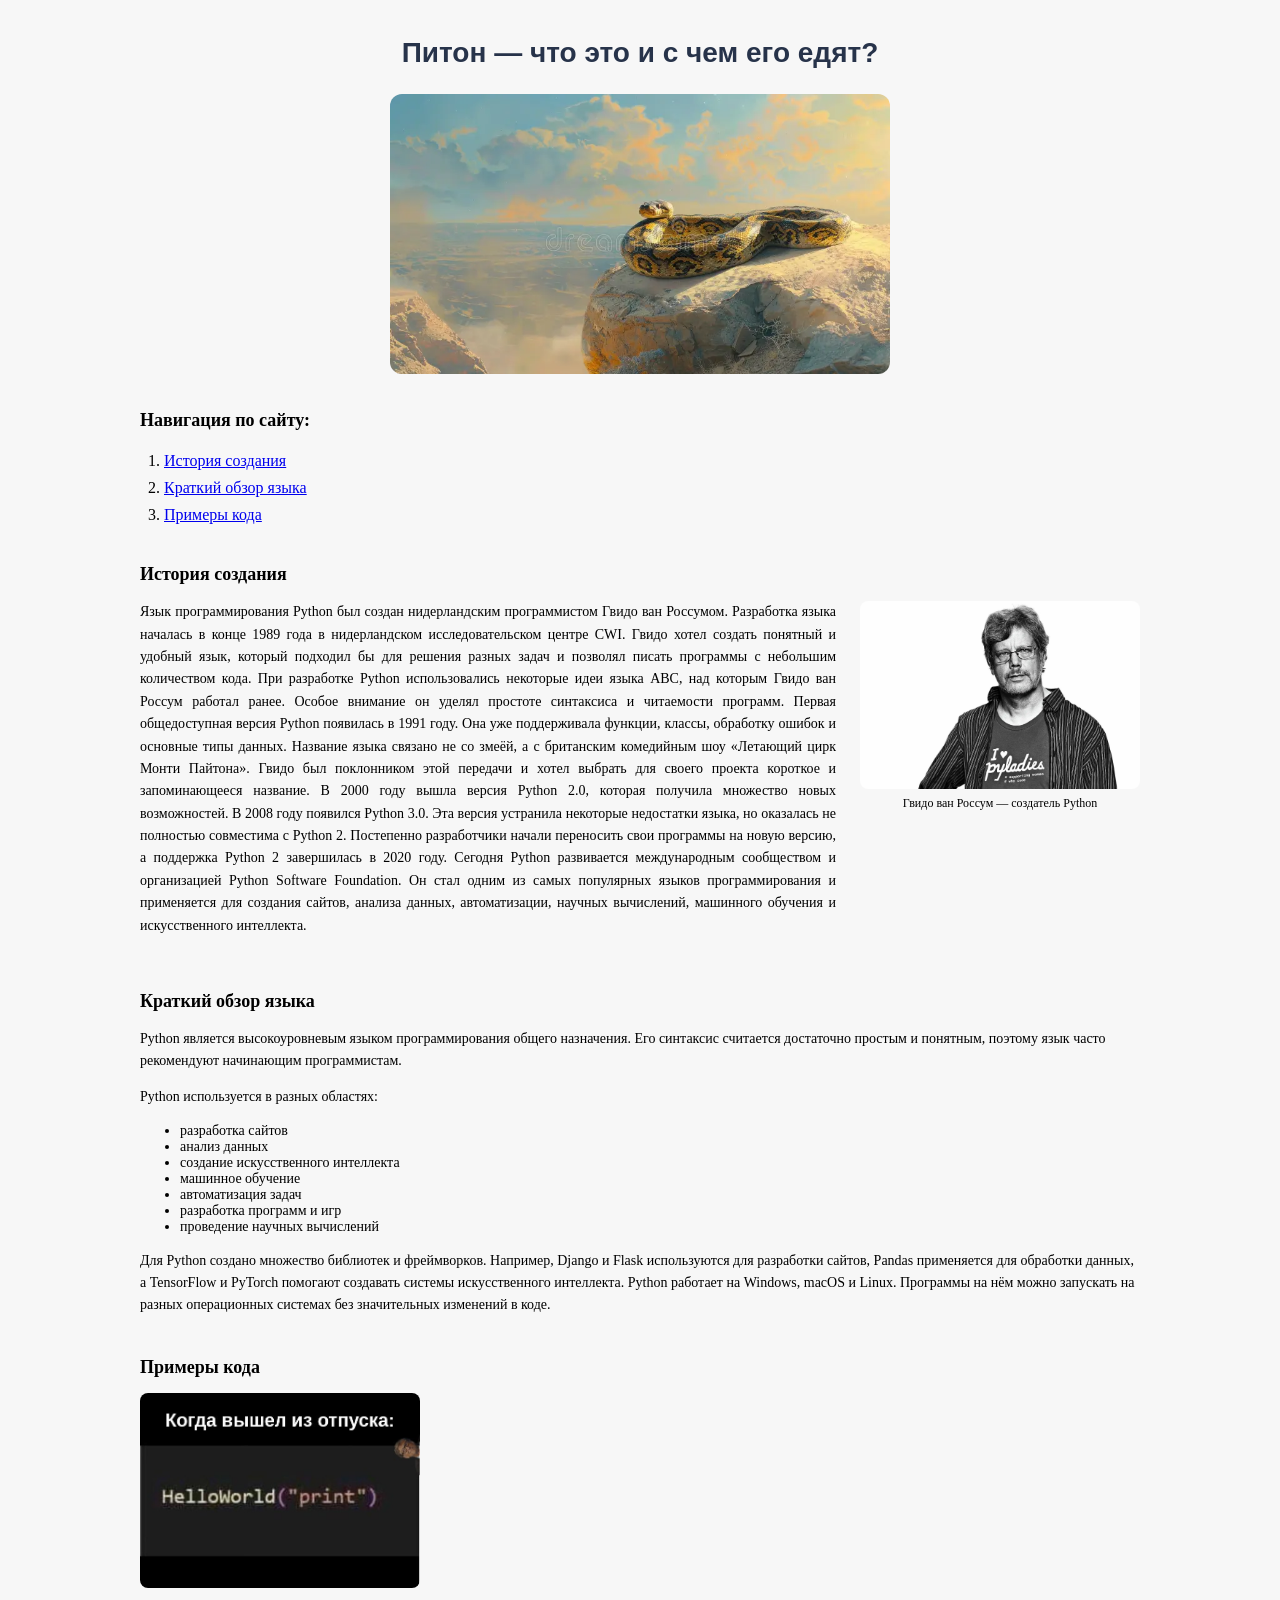
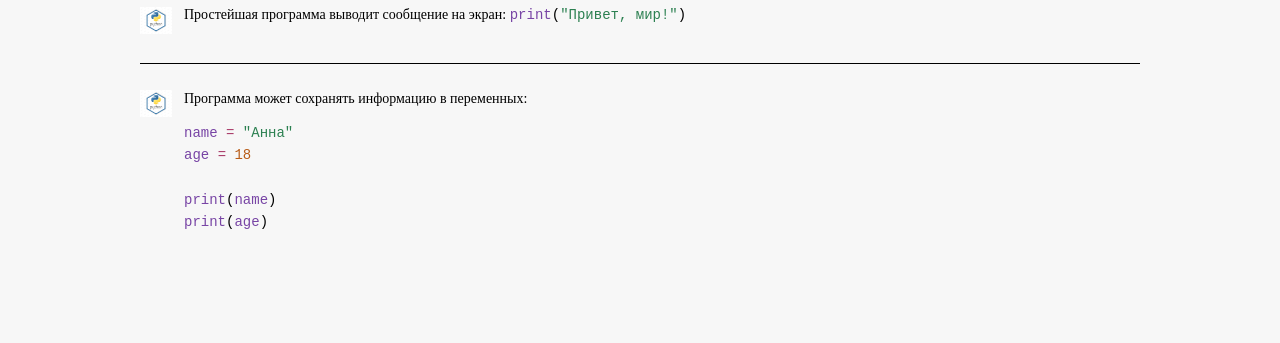
==== labss/laba 1/index.html @ d1c2ee52 "промежуток" ====
<!doctype html>
<html lang="ru">
  <head>
    <meta charset="UTF-8" />
    <meta name="viewport" content="width=device-width, initial-scale=1.0" />
    <title>Все о питон и питон о обо всем</title>
    <link rel="stylesheet" href="./normalize.css" />
    <link rel="stylesheet" href="./style.css" />
  </head>
  <body>
    <header>
      <p class="page-title">Питон — что это и с чем его едят?</p>
      <img
        class="hero-image"
        src="./images/питон на галвную.webp"
        alt="Питон лежит на скале"
      />
    </header>
    <nav aria-label="Навигация по сайту">
      <h2>Навигация по сайту:</h2>
      <ol>
        <li><a href="#history">История создания</a></li>
        <li><a href="#overview">Краткий обзор языка</a></li>
        <li><a href="#examples">Примеры кода</a></li>
      </ol>
    </nav>
    <main>
      <section id="history">
        <h2>История создания</h2>
        <div class="history-layout">
          <p>
            Язык программирования Python был создан нидерландским программистом
            Гвидо ван Россумом. Разработка языка началась в конце 1989 года в
            нидерландском исследовательском центре CWI. Гвидо хотел создать
            понятный и удобный язык, который подходил бы для решения разных
            задач и позволял писать программы с небольшим количеством кода. При
            разработке Python использовались некоторые идеи языка ABC, над
            которым Гвидо ван Россум работал ранее. Особое внимание он уделял
            простоте синтаксиса и читаемости программ. Первая общедоступная
            версия Python появилась в 1991 году. Она уже поддерживала функции,
            классы, обработку ошибок и основные типы данных. Название языка
            связано не со змеёй, а с британским комедийным шоу «Летающий цирк
            Монти Пайтона». Гвидо был поклонником этой передачи и хотел выбрать
            для своего проекта короткое и запоминающееся название. В 2000 году
            вышла версия Python 2.0, которая получила множество новых
            возможностей. В 2008 году появился Python 3.0. Эта версия устранила
            некоторые недостатки языка, но оказалась не полностью совместима с
            Python 2. Постепенно разработчики начали переносить свои программы
            на новую версию, а поддержка Python 2 завершилась в 2020 году.
            Сегодня Python развивается международным сообществом и организацией
            Python Software Foundation. Он стал одним из самых популярных языков
            программирования и применяется для создания сайтов, анализа данных,
            автоматизации, научных вычислений, машинного обучения и
            искусственного интеллекта.
          </p>
          <figure class="creator-photo">
            <img
              src="./images/создатель питона.jpeg"
              alt="Гвидо ван Россум — создатель Python"
            />
            <figcaption>Гвидо ван Россум — создатель Python</figcaption>
          </figure>
        </div>
      </section>
      <section id="overview">
        <h2>Краткий обзор языка</h2>
        <p>
          Python является высокоуровневым языком программирования общего
          назначения. Его синтаксис считается достаточно простым и понятным,
          поэтому язык часто рекомендуют начинающим программистам.
        </p>
        <p>Python используется в разных областях:</p>
        <ul>
          <li>разработка сайтов</li>
          <li>анализ данных</li>
          <li>создание искусственного интеллекта</li>
          <li>машинное обучение</li>
          <li>автоматизация задач</li>
          <li>разработка программ и игр</li>
          <li>проведение научных вычислений</li>
        </ul>
        <p>
          Для Python создано множество библиотек и фреймворков. Например, Django
          и Flask используются для разработки сайтов, Pandas применяется для
          обработки данных, а TensorFlow и PyTorch помогают создавать системы
          искусственного интеллекта. Python работает на Windows, macOS и Linux.
          Программы на нём можно запускать на разных операционных системах без
          значительных изменений в коде.
        </p>
      </section>

      <section id="examples">
        <h2>Примеры кода</h2>
        <div class="examples-layout">
          <img
            class="example-image"
            src="./images/прикол питон.jpg"
            alt="Шутка про Python: после отпуска вместо print написано helloWorld"
          />
          <div class="examples-content">
            <ul class="example-list">
              <li>
                <img src="./images/питон иконка.png" alt="" />
                <div>
                  <p>
                    Простейшая программа выводит сообщение на экран:
                    <code
                      ><span class="code-function">print</span>(<span
                        class="code-string"
                        >"Привет, мир!"</span
                      >)</code
                    >
                  </p>
                </div>
              </li>
              <li>
                <img src="./images/питон иконка.png" alt="" />
                <div>
                  <p>Программа может сохранять информацию в переменных:</p>
                  <pre
                    class="code-lines"
                  ><code><span class="code-variable">name</span> <span class="code-operator">=</span> <span class="code-string">"Анна"</span>
<span class="code-variable">age</span> <span class="code-operator">=</span> <span class="code-number">18</span>

<span class="code-function">print</span>(<span class="code-variable">name</span>)
<span class="code-function">print</span>(<span class="code-variable">age</span>)</code></pre>
                </div>
              </li>
            </ul>
          </div>
        </div>
      </section>
    </main>
  </body>
</html>
---- labss/laba 1/style.css ----
body {
  background-color: #f7f7f7;
  padding: 0 clamp(16px, 4vw, 48px) 48px;
}

header,
nav,
main {
  max-width: 1000px;
  margin-inline: auto;
}

p {
  font-size: 14px;
  line-height: 1.6;
}

ul {
  font-size: 14px;
}

h2 {
  font-size: 18px;
  margin: 0 0 16px;
}

h1 {
  font-size: 24px;
}

.page-title {
  margin: 36px 0 24px;
  color: #27334a;
  font-family: Arial, sans-serif;
  font-size: 28px;
  font-weight: 700;
  line-height: 1.2;
  text-align: center;
}

.hero-image {
  display: block;
  width: min(100%, 500px);
  height: auto;
  margin: 0 auto 36px;
  border-radius: 12px;
}

nav {
  margin-bottom: 36px;
}

nav ol {
  margin: 0;
  padding-left: 24px;
  line-height: 1.7;
}

main section {
  margin-bottom: 40px;
}

.example-list {
  margin: 0;
  padding: 0;
  list-style: none;
}

.example-list li {
  display: grid;
  grid-template-columns: 32px minmax(0, 1fr);
  gap: 12px;
}

.example-list li + li {
  margin-top: 24px;
  padding-top: 24px;
  border-top: 1px solid currentColor;
}

.example-list li > img {
  width: 32px;
  height: 32px;
  object-fit: contain;
}

.example-list p {
  margin: 0 0 12px;
}

.example-image {
  display: block;
  width: min(100%, 280px);
  height: auto;
  margin-bottom: 16px;
  border-radius: 8px;
}

.code-function {
  color: #7845a5;
}

.code-string {
  color: #2c8051;
}

.code-lines {
  margin: 0 0 20px;
  overflow-x: auto;
  background: transparent;
  font-size: 14px;
  line-height: 1.6;
}

.code-variable {
  color: #7845a5;
}

.code-operator {
  color: #a83866;
}

.code-number {
  color: #b85c18;
}

.history-layout {
  display: flex;
  align-items: flex-start;
  gap: 24px;
}

.history-layout > p {
  flex: 1;
  margin-top: 0;
  line-height: 1.6;
  text-align: justify;
  hyphens: auto;
}

.creator-photo {
  flex: 0 0 280px;
  margin: 0;
}

.creator-photo img {
  display: block;
  width: 100%;
  height: auto;
  border-radius: 8px;
}

.creator-photo figcaption {
  margin-top: 8px;
  font-size: 12px;
  text-align: center;
}

@media (max-width: 700px) {
  .history-layout {
    flex-direction: column;
  }

  .creator-photo {
    flex: none;
    width: min(100%, 320px);
  }
}
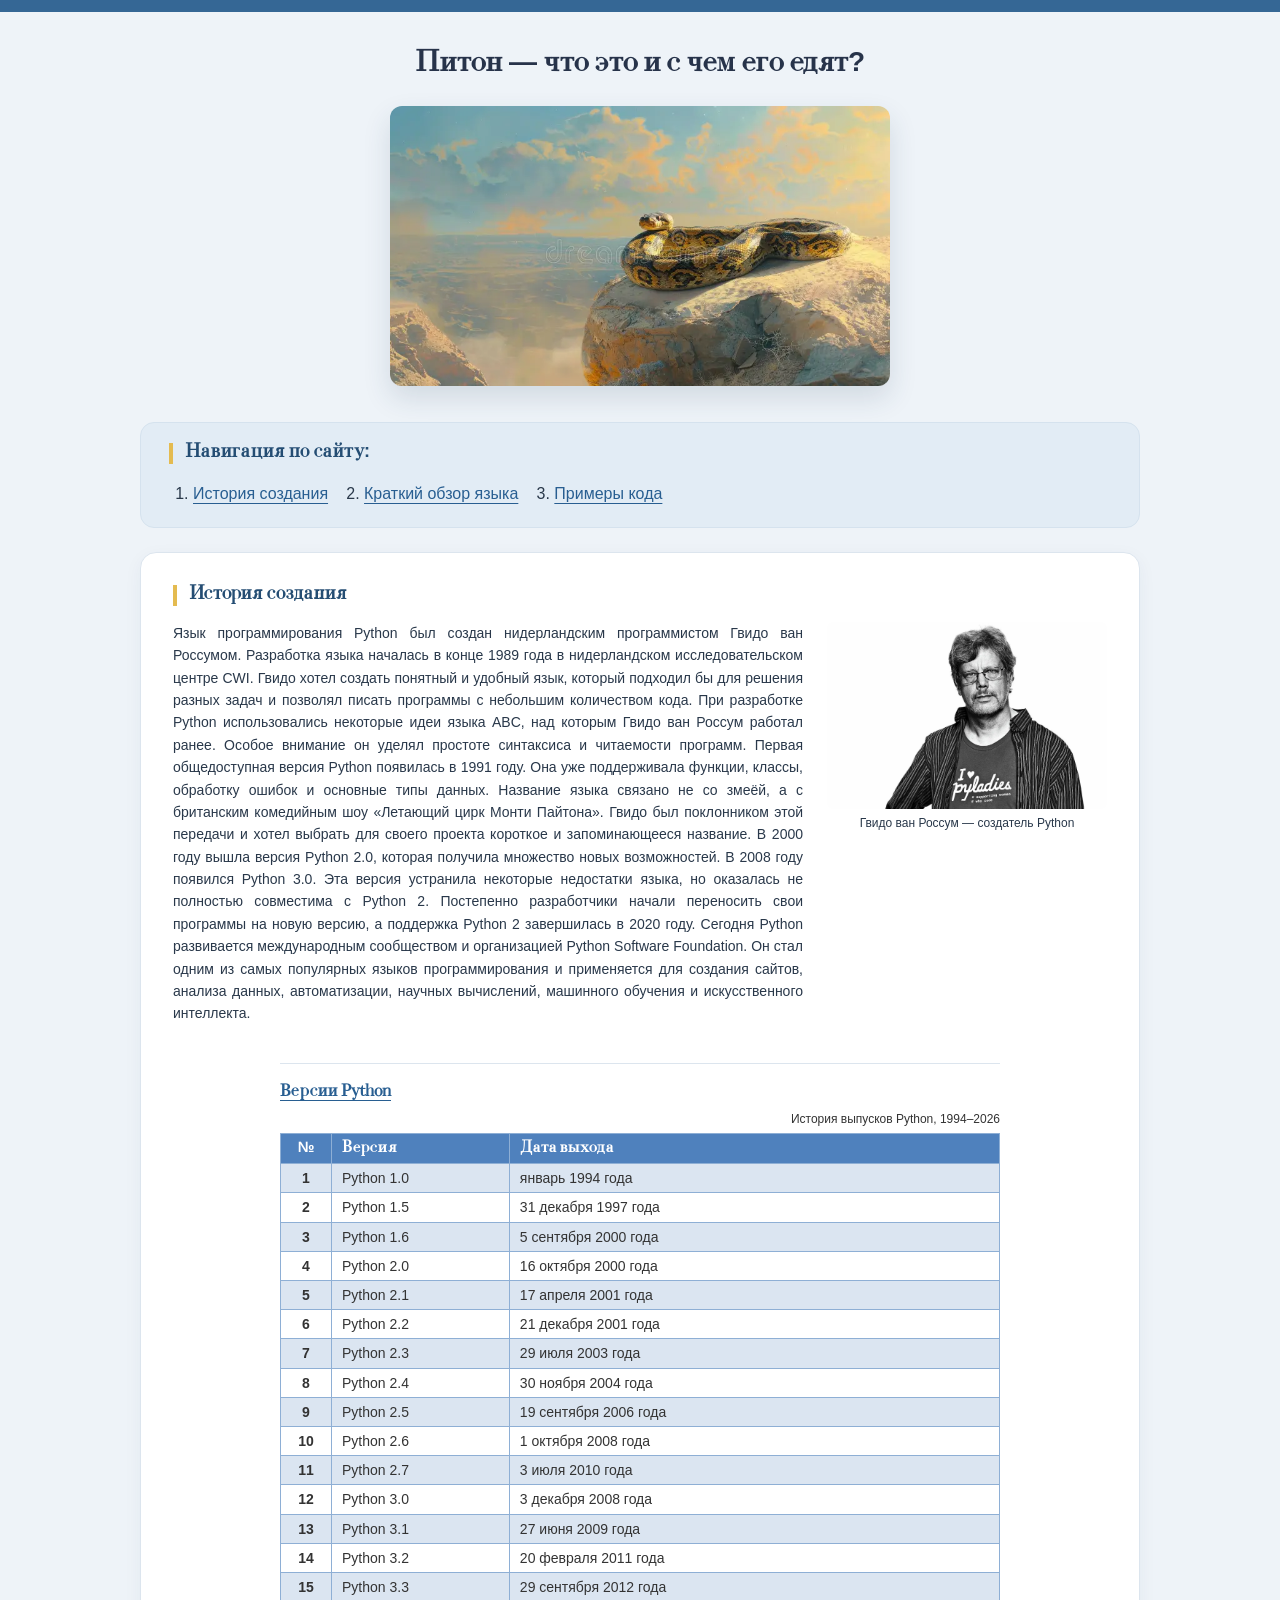
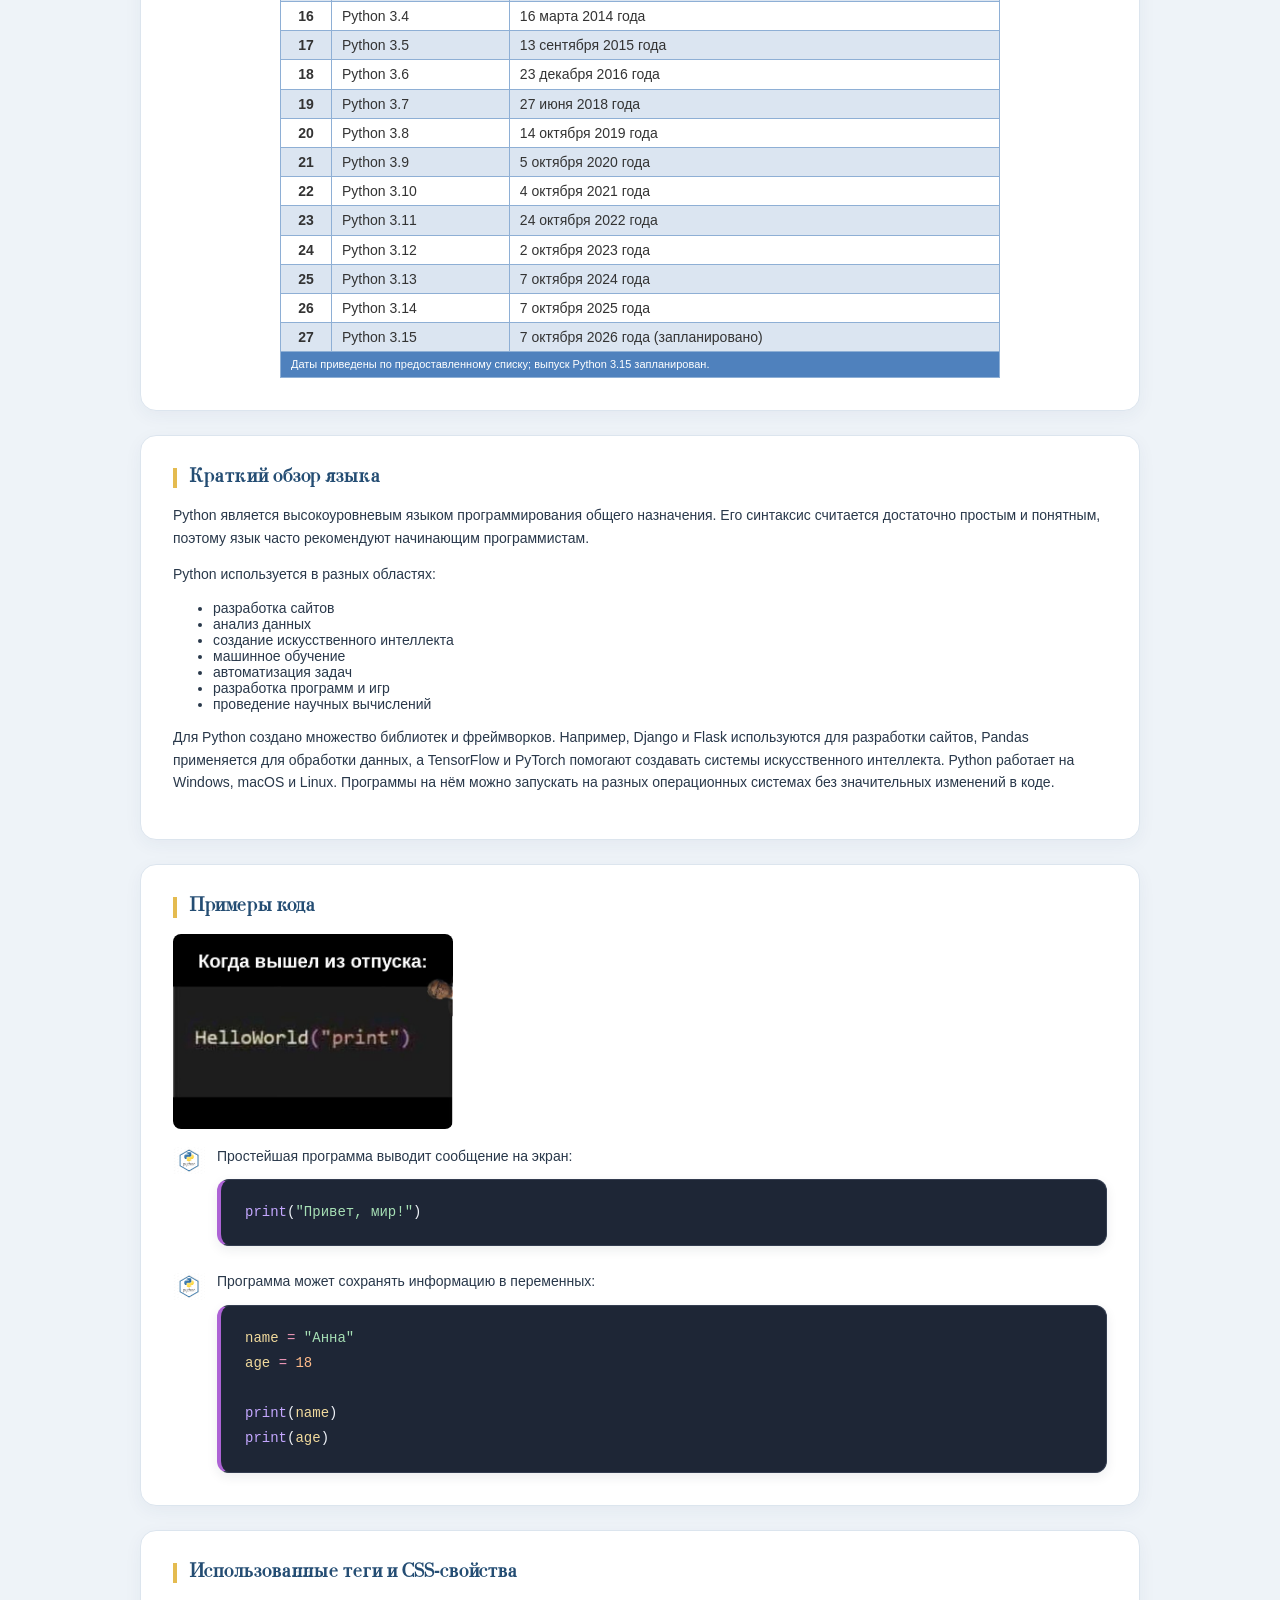
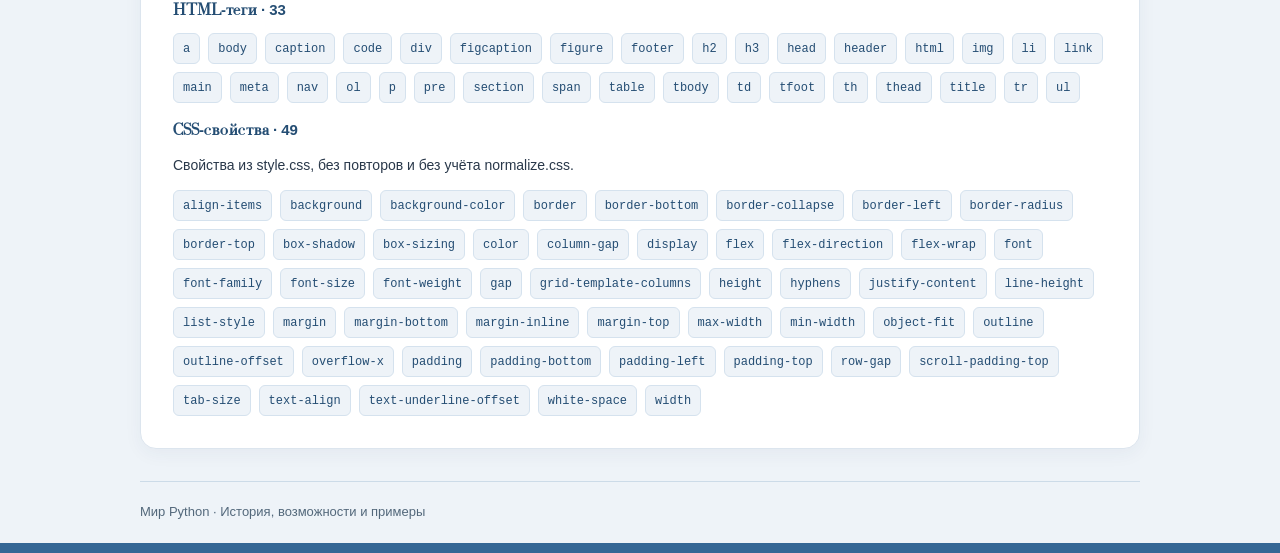
==== commit 92b17536: "готовый варинат" ====
--- a/labss/laba 1/index.html
+++ b/labss/laba 1/index.html
@@ -7,7 +7,7 @@
     <link rel="stylesheet" href="./normalize.css" />
     <link rel="stylesheet" href="./style.css" />
   </head>
-  <body>
+  <body id="top">
     <header>
       <p class="page-title">Питон — что это и с чем его едят?</p>
       <img
@@ -61,6 +61,173 @@
             <figcaption>Гвидо ван Россум — создатель Python</figcaption>
           </figure>
         </div>
+        <div id="versions" class="history-versions">
+          <h3>
+            <a
+              href="https://ru.wikipedia.org/wiki/История_языка_программирования_Python"
+              >Версии Python</a
+            >
+          </h3>
+          <div class="table-wrapper">
+            <table class="versions-table">
+              <caption>
+                История выпусков Python, 1994–2026
+              </caption>
+              <thead>
+                <tr>
+                  <th scope="col">№</th>
+                  <th scope="col">Версия</th>
+                  <th scope="col">Дата выхода</th>
+                </tr>
+              </thead>
+              <tbody>
+                <tr>
+                  <th scope="row">1</th>
+                  <td>Python 1.0</td>
+                  <td>январь 1994 года</td>
+                </tr>
+                <tr>
+                  <th scope="row">2</th>
+                  <td>Python 1.5</td>
+                  <td>31 декабря 1997 года</td>
+                </tr>
+                <tr>
+                  <th scope="row">3</th>
+                  <td>Python 1.6</td>
+                  <td>5 сентября 2000 года</td>
+                </tr>
+                <tr>
+                  <th scope="row">4</th>
+                  <td>Python 2.0</td>
+                  <td>16 октября 2000 года</td>
+                </tr>
+                <tr>
+                  <th scope="row">5</th>
+                  <td>Python 2.1</td>
+                  <td>17 апреля 2001 года</td>
+                </tr>
+                <tr>
+                  <th scope="row">6</th>
+                  <td>Python 2.2</td>
+                  <td>21 декабря 2001 года</td>
+                </tr>
+                <tr>
+                  <th scope="row">7</th>
+                  <td>Python 2.3</td>
+                  <td>29 июля 2003 года</td>
+                </tr>
+                <tr>
+                  <th scope="row">8</th>
+                  <td>Python 2.4</td>
+                  <td>30 ноября 2004 года</td>
+                </tr>
+                <tr>
+                  <th scope="row">9</th>
+                  <td>Python 2.5</td>
+                  <td>19 сентября 2006 года</td>
+                </tr>
+                <tr>
+                  <th scope="row">10</th>
+                  <td>Python 2.6</td>
+                  <td>1 октября 2008 года</td>
+                </tr>
+                <tr>
+                  <th scope="row">11</th>
+                  <td>Python 2.7</td>
+                  <td>3 июля 2010 года</td>
+                </tr>
+                <tr>
+                  <th scope="row">12</th>
+                  <td>Python 3.0</td>
+                  <td>3 декабря 2008 года</td>
+                </tr>
+                <tr>
+                  <th scope="row">13</th>
+                  <td>Python 3.1</td>
+                  <td>27 июня 2009 года</td>
+                </tr>
+                <tr>
+                  <th scope="row">14</th>
+                  <td>Python 3.2</td>
+                  <td>20 февраля 2011 года</td>
+                </tr>
+                <tr>
+                  <th scope="row">15</th>
+                  <td>Python 3.3</td>
+                  <td>29 сентября 2012 года</td>
+                </tr>
+                <tr>
+                  <th scope="row">16</th>
+                  <td>Python 3.4</td>
+                  <td>16 марта 2014 года</td>
+                </tr>
+                <tr>
+                  <th scope="row">17</th>
+                  <td>Python 3.5</td>
+                  <td>13 сентября 2015 года</td>
+                </tr>
+                <tr>
+                  <th scope="row">18</th>
+                  <td>Python 3.6</td>
+                  <td>23 декабря 2016 года</td>
+                </tr>
+                <tr>
+                  <th scope="row">19</th>
+                  <td>Python 3.7</td>
+                  <td>27 июня 2018 года</td>
+                </tr>
+                <tr>
+                  <th scope="row">20</th>
+                  <td>Python 3.8</td>
+                  <td>14 октября 2019 года</td>
+                </tr>
+                <tr>
+                  <th scope="row">21</th>
+                  <td>Python 3.9</td>
+                  <td>5 октября 2020 года</td>
+                </tr>
+                <tr>
+                  <th scope="row">22</th>
+                  <td>Python 3.10</td>
+                  <td>4 октября 2021 года</td>
+                </tr>
+                <tr>
+                  <th scope="row">23</th>
+                  <td>Python 3.11</td>
+                  <td>24 октября 2022 года</td>
+                </tr>
+                <tr>
+                  <th scope="row">24</th>
+                  <td>Python 3.12</td>
+                  <td>2 октября 2023 года</td>
+                </tr>
+                <tr>
+                  <th scope="row">25</th>
+                  <td>Python 3.13</td>
+                  <td>7 октября 2024 года</td>
+                </tr>
+                <tr>
+                  <th scope="row">26</th>
+                  <td>Python 3.14</td>
+                  <td>7 октября 2025 года</td>
+                </tr>
+                <tr>
+                  <th scope="row">27</th>
+                  <td>Python 3.15</td>
+                  <td>7 октября 2026 года (запланировано)</td>
+                </tr>
+              </tbody>
+              <tfoot>
+                <tr>
+                  <td colspan="3">
+                    Даты приведены по предоставленному списку; выпуск Python
+                    3.15 запланирован.
+                  </td>
+                </tr>
+              </tfoot>
+            </table>
+          </div>
+        </div>
       </section>
       <section id="overview">
         <h2>Краткий обзор языка</h2>
@@ -102,15 +269,10 @@
               <li>
                 <img src="./images/питон иконка.png" alt="" />
                 <div>
-                  <p>
-                    Простейшая программа выводит сообщение на экран:
-                    <code
-                      ><span class="code-function">print</span>(<span
-                        class="code-string"
-                        >"Привет, мир!"</span
-                      >)</code
-                    >
-                  </p>
+                  <p>Простейшая программа выводит сообщение на экран:</p>
+                  <pre
+                    class="code-lines"
+                  ><code><span class="code-function">print</span>(<span class="code-string">"Привет, мир!"</span>)</code></pre>
                 </div>
               </li>
               <li>
@@ -130,6 +292,101 @@
           </div>
         </div>
       </section>
+      <section id="used-technologies" class="used-technologies">
+        <h2>Использованные теги и CSS-свойства</h2>
+        <h3>HTML-теги · 33</h3>
+        <ul class="technology-list">
+          <li><code>a</code></li>
+          <li><code>body</code></li>
+          <li><code>caption</code></li>
+          <li><code>code</code></li>
+          <li><code>div</code></li>
+          <li><code>figcaption</code></li>
+          <li><code>figure</code></li>
+          <li><code>footer</code></li>
+          <li><code>h2</code></li>
+          <li><code>h3</code></li>
+          <li><code>head</code></li>
+          <li><code>header</code></li>
+          <li><code>html</code></li>
+          <li><code>img</code></li>
+          <li><code>li</code></li>
+          <li><code>link</code></li>
+          <li><code>main</code></li>
+          <li><code>meta</code></li>
+          <li><code>nav</code></li>
+          <li><code>ol</code></li>
+          <li><code>p</code></li>
+          <li><code>pre</code></li>
+          <li><code>section</code></li>
+          <li><code>span</code></li>
+          <li><code>table</code></li>
+          <li><code>tbody</code></li>
+          <li><code>td</code></li>
+          <li><code>tfoot</code></li>
+          <li><code>th</code></li>
+          <li><code>thead</code></li>
+          <li><code>title</code></li>
+          <li><code>tr</code></li>
+          <li><code>ul</code></li>
+        </ul>
+        <h3>CSS-свойства · 49</h3>
+        <p>Свойства из style.css, без повторов и без учёта normalize.css.</p>
+        <ul class="technology-list">
+          <li><code>align-items</code></li>
+          <li><code>background</code></li>
+          <li><code>background-color</code></li>
+          <li><code>border</code></li>
+          <li><code>border-bottom</code></li>
+          <li><code>border-collapse</code></li>
+          <li><code>border-left</code></li>
+          <li><code>border-radius</code></li>
+          <li><code>border-top</code></li>
+          <li><code>box-shadow</code></li>
+          <li><code>box-sizing</code></li>
+          <li><code>color</code></li>
+          <li><code>column-gap</code></li>
+          <li><code>display</code></li>
+          <li><code>flex</code></li>
+          <li><code>flex-direction</code></li>
+          <li><code>flex-wrap</code></li>
+          <li><code>font</code></li>
+          <li><code>font-family</code></li>
+          <li><code>font-size</code></li>
+          <li><code>font-weight</code></li>
+          <li><code>gap</code></li>
+          <li><code>grid-template-columns</code></li>
+          <li><code>height</code></li>
+          <li><code>hyphens</code></li>
+          <li><code>justify-content</code></li>
+          <li><code>line-height</code></li>
+          <li><code>list-style</code></li>
+          <li><code>margin</code></li>
+          <li><code>margin-bottom</code></li>
+          <li><code>margin-inline</code></li>
+          <li><code>margin-top</code></li>
+          <li><code>max-width</code></li>
+          <li><code>min-width</code></li>
+          <li><code>object-fit</code></li>
+          <li><code>outline</code></li>
+          <li><code>outline-offset</code></li>
+          <li><code>overflow-x</code></li>
+          <li><code>padding</code></li>
+          <li><code>padding-bottom</code></li>
+          <li><code>padding-left</code></li>
+          <li><code>padding-top</code></li>
+          <li><code>row-gap</code></li>
+          <li><code>scroll-padding-top</code></li>
+          <li><code>tab-size</code></li>
+          <li><code>text-align</code></li>
+          <li><code>text-underline-offset</code></li>
+          <li><code>white-space</code></li>
+          <li><code>width</code></li>
+        </ul>
+      </section>
     </main>
+    <footer class="page-footer">
+      <p>Мир Python · История, возможности и примеры</p>
+    </footer>
   </body>
 </html>
--- a/labss/laba 1/style.css
+++ b/labss/laba 1/style.css
@@ -1,6 +1,30 @@
+@font-face {
+  font-family: "Inra";
+  src: url("./fonts/Inra.otf") format("opentype");
+  font-weight: 400;
+  font-style: normal;
+  font-display: swap;
+}
+
+h1,
+h2,
+h3,
+h4,
+h5,
+h6,
+.page-title,
+.versions-table thead th {
+  font-family: "Inra", Arial, sans-serif;
+}
+
 body {
-  background-color: #f7f7f7;
-  padding: 0 clamp(16px, 4vw, 48px) 48px;
+  margin: 0;
+  background-color: #eef3f8;
+  color: #29384a;
+  font-family: Arial, sans-serif;
+  padding: 0 clamp(16px, 4vw, 48px);
+  border-top: 12px solid #356795;
+  border-bottom: 18px solid #356795;
 }
 
 header,
@@ -10,6 +34,25 @@
   margin-inline: auto;
 }
 
+html {
+  scroll-padding-top: 24px;
+}
+
+a {
+  color: #285e91;
+  text-underline-offset: 4px;
+}
+
+a:hover {
+  color: #173a5c;
+}
+
+a:focus-visible {
+  outline: 3px solid #d5a72c;
+  outline-offset: 4px;
+  border-radius: 3px;
+}
+
 p {
   font-size: 14px;
   line-height: 1.6;
@@ -22,6 +65,9 @@
 h2 {
   font-size: 18px;
   margin: 0 0 16px;
+  color: #244d73;
+  border-left: 4px solid #e4bb50;
+  padding-left: 12px;
 }
 
 h1 {
@@ -31,7 +77,6 @@
 .page-title {
   margin: 36px 0 24px;
   color: #27334a;
-  font-family: Arial, sans-serif;
   font-size: 28px;
   font-weight: 700;
   line-height: 1.2;
@@ -44,20 +89,54 @@
   height: auto;
   margin: 0 auto 36px;
   border-radius: 12px;
+  box-shadow: 0 12px 28px rgb(33 64 94 / 14%);
 }
 
 nav {
-  margin-bottom: 36px;
+  box-sizing: border-box;
+  margin-bottom: 24px;
+  padding: 20px 28px;
+  border: 1px solid #d5e2ee;
+  border-radius: 14px;
+  background-color: #e2ecf5;
 }
 
 nav ol {
   margin: 0;
   padding-left: 24px;
   line-height: 1.7;
+  display: flex;
+  flex-wrap: wrap;
+  column-gap: 36px;
+  row-gap: 8px;
 }
 
 main section {
-  margin-bottom: 40px;
+  margin-bottom: 24px;
+  padding: clamp(18px, 3vw, 32px);
+  border: 1px solid #dce5ee;
+  border-radius: 16px;
+  background-color: #fff;
+  box-shadow: 0 5px 18px rgb(33 64 94 / 5%);
+}
+
+.page-footer {
+  max-width: 1000px;
+  margin: 32px auto 0;
+  padding: 20px 0;
+  border-top: 1px solid #ccdbe8;
+  display: flex;
+  justify-content: space-between;
+  align-items: center;
+  flex-wrap: wrap;
+  gap: 12px;
+  color: #53687b;
+  font-size: 13px;
+}
+
+.page-footer p {
+  margin: 0;
+  font-size: inherit;
 }
 
 .example-list {
@@ -74,8 +153,6 @@
 
 .example-list li + li {
   margin-top: 24px;
-  padding-top: 24px;
-  border-top: 1px solid currentColor;
 }
 
 .example-list li > img {
@@ -97,31 +174,44 @@
 }
 
 .code-function {
-  color: #7845a5;
+  color: #c4a7ff;
 }
 
 .code-string {
-  color: #2c8051;
+  color: #a6dfb5;
 }
 
 .code-lines {
-  margin: 0 0 20px;
+  box-sizing: border-box;
+  margin: 0;
+  padding: 20px 24px;
   overflow-x: auto;
-  background: transparent;
+  border: 1px solid #343d50;
+  border-left: 4px solid #ad63d5;
+  border-radius: 12px;
+  background: #1e2636;
+  color: #eef1f7;
+  box-shadow: 0 4px 12px rgb(30 38 54 / 8%);
+  font-family: Consolas, Monaco, "Courier New", monospace;
   font-size: 14px;
-  line-height: 1.6;
+  line-height: 1.8;
+  tab-size: 4;
+}
+
+.code-lines code {
+  font: inherit;
 }
 
 .code-variable {
-  color: #7845a5;
+  color: #f0d99c;
 }
 
 .code-operator {
-  color: #a83866;
+  color: #f29aba;
 }
 
 .code-number {
-  color: #b85c18;
+  color: #ffbb8a;
 }
 
 .history-layout {
@@ -132,6 +222,7 @@
 
 .history-layout > p {
   flex: 1;
+  min-width: 0;
   margin-top: 0;
   line-height: 1.6;
   text-align: justify;
@@ -156,6 +247,72 @@
   text-align: center;
 }
 
+.history-versions {
+  max-width: 720px;
+  margin: 24px auto 0;
+  padding-top: 20px;
+  border-top: 1px solid #dce5ee;
+}
+
+.history-versions h3 {
+  margin: 0 0 10px;
+  font-size: 16px;
+}
+
+.table-wrapper {
+  overflow-x: auto;
+}
+
+.versions-table {
+  width: 100%;
+  border-collapse: collapse;
+  background-color: #fff;
+  color: #333;
+  font-family: Arial, sans-serif;
+  font-size: 14px;
+  line-height: 1.3;
+}
+
+.versions-table caption {
+  padding-bottom: 5px;
+  font-size: 12px;
+  text-align: right;
+}
+
+.versions-table th,
+.versions-table td {
+  padding: 5px 10px;
+  border: 1px solid #8eafd5;
+  text-align: left;
+}
+
+.versions-table thead,
+.versions-table tfoot {
+  background-color: #4f81bd;
+  color: #fff;
+}
+
+.versions-table thead th {
+  font-size: 15px;
+}
+
+.versions-table tbody tr:nth-child(odd) {
+  background-color: #dbe5f1;
+}
+
+.versions-table tr > :first-child:not([colspan]) {
+  width: 30px;
+  text-align: center;
+}
+
+.versions-table tbody td:nth-child(2) {
+  white-space: nowrap;
+}
+
+.versions-table tfoot td {
+  font-size: 11px;
+}
+
 @media (max-width: 700px) {
   .history-layout {
     flex-direction: column;
@@ -166,3 +323,28 @@
     width: min(100%, 320px);
   }
 }
+
+.used-technologies h3 {
+  margin: 20px 0 12px;
+  color: #244d73;
+  font-size: 15px;
+}
+
+.technology-list {
+  display: flex;
+  flex-wrap: wrap;
+  gap: 8px;
+  margin: 0;
+  padding: 0;
+  list-style: none;
+}
+
+.technology-list li {
+  padding: 5px 9px;
+  border: 1px solid #d5e2ee;
+  border-radius: 6px;
+  background-color: #eef3f8;
+  color: #244d73;
+  font-size: 12px;
+  line-height: 1.5;
+}
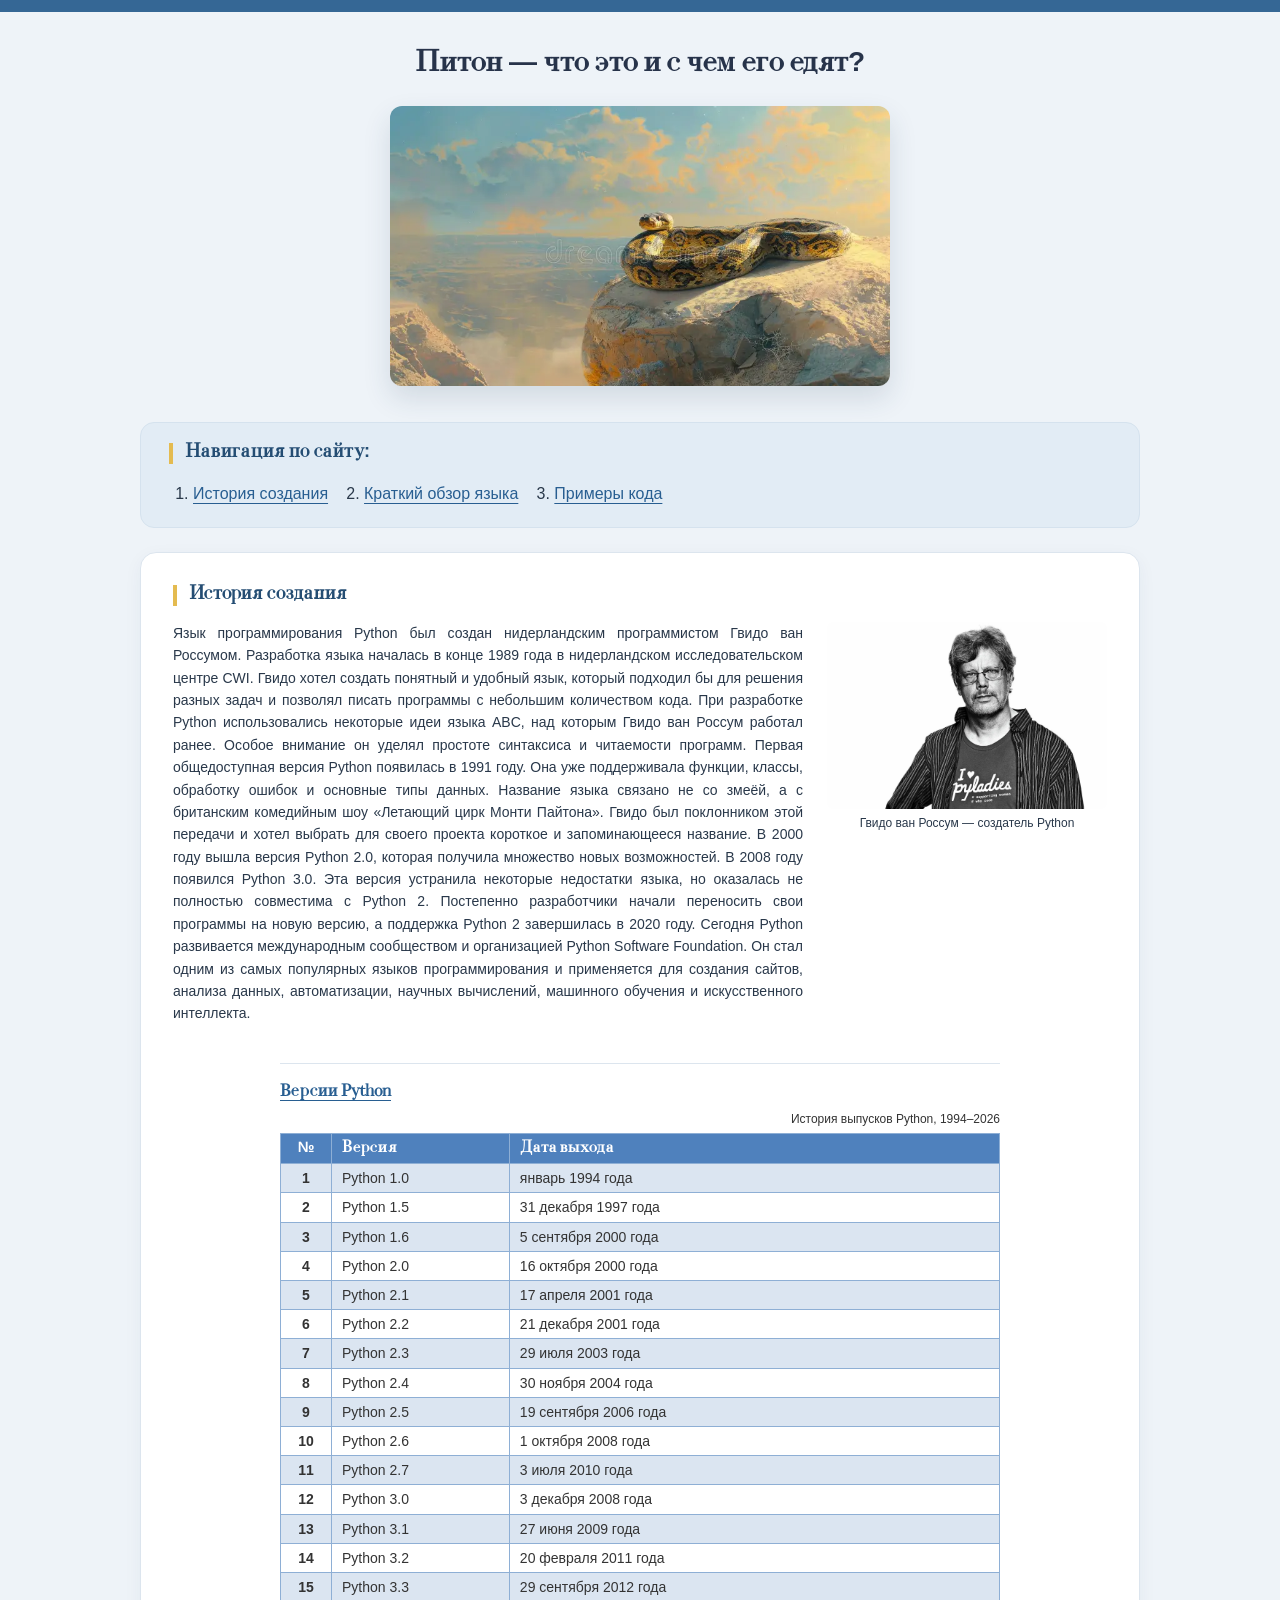
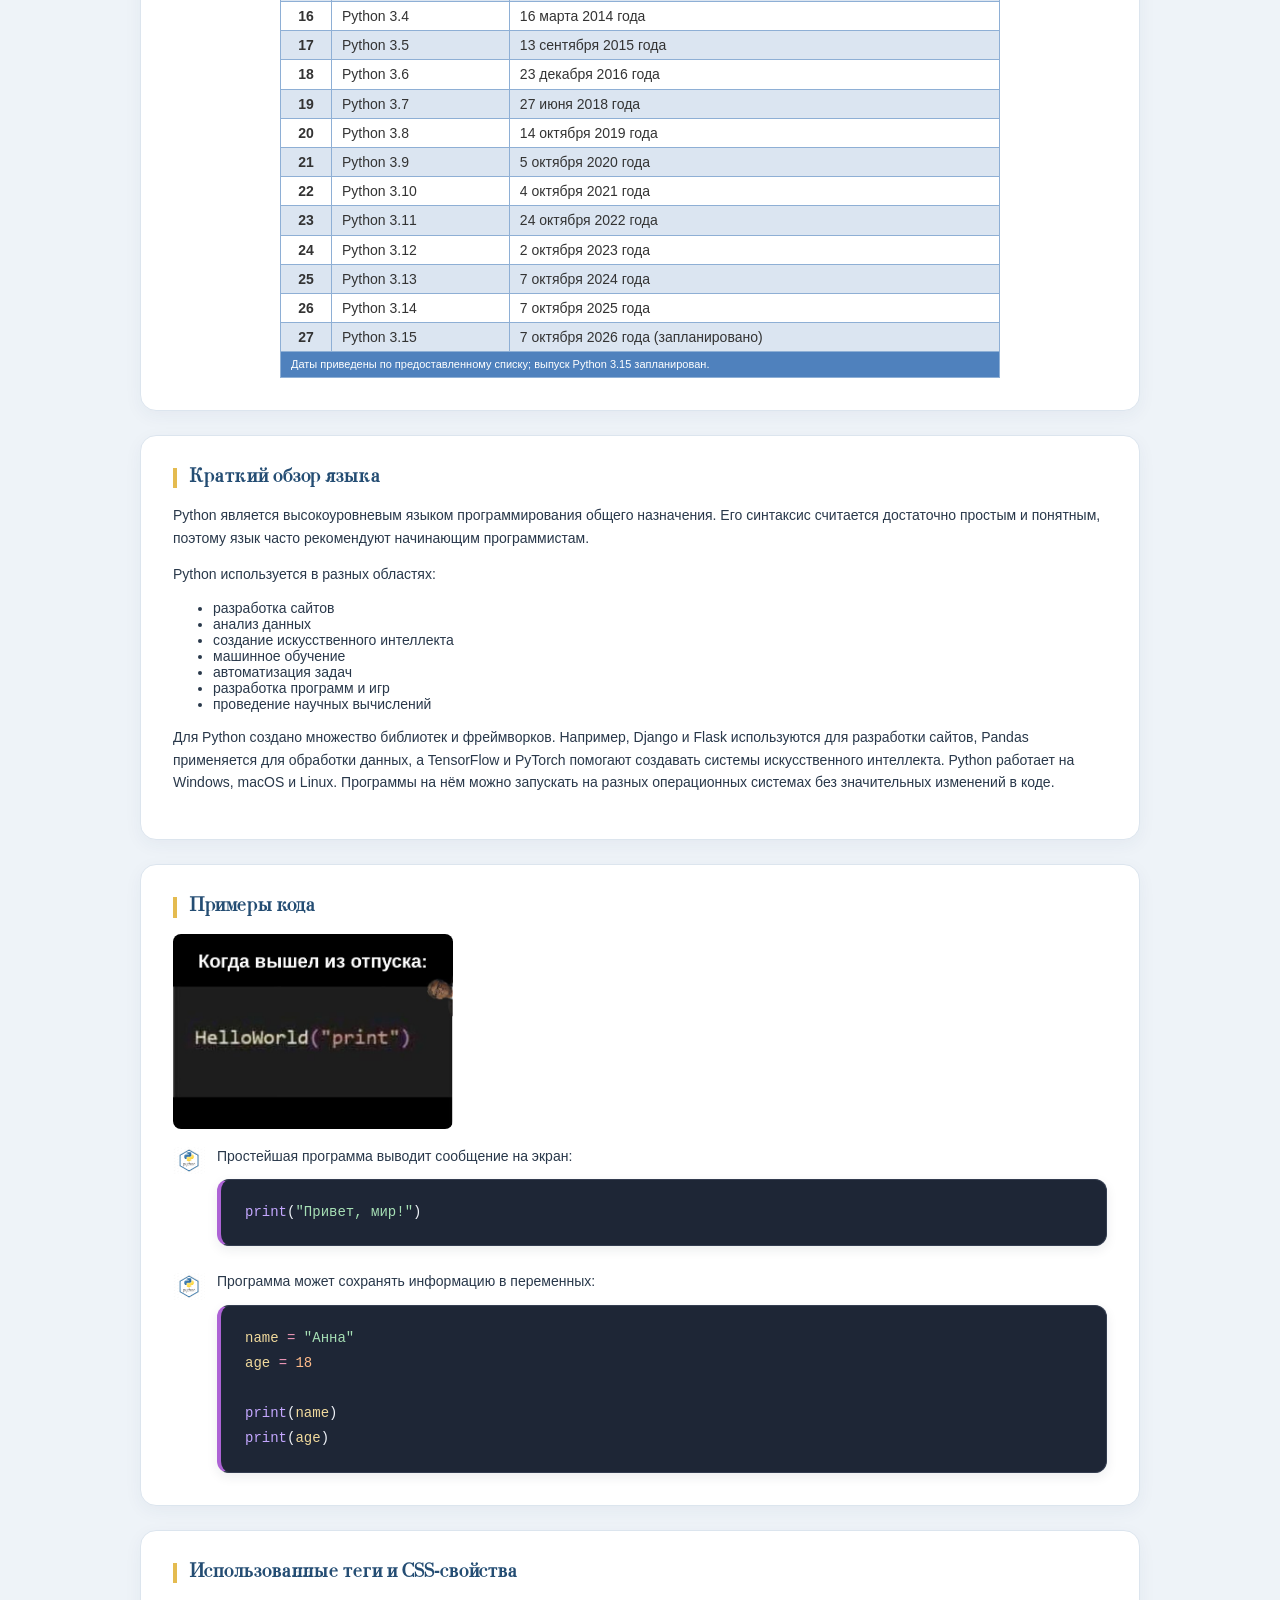
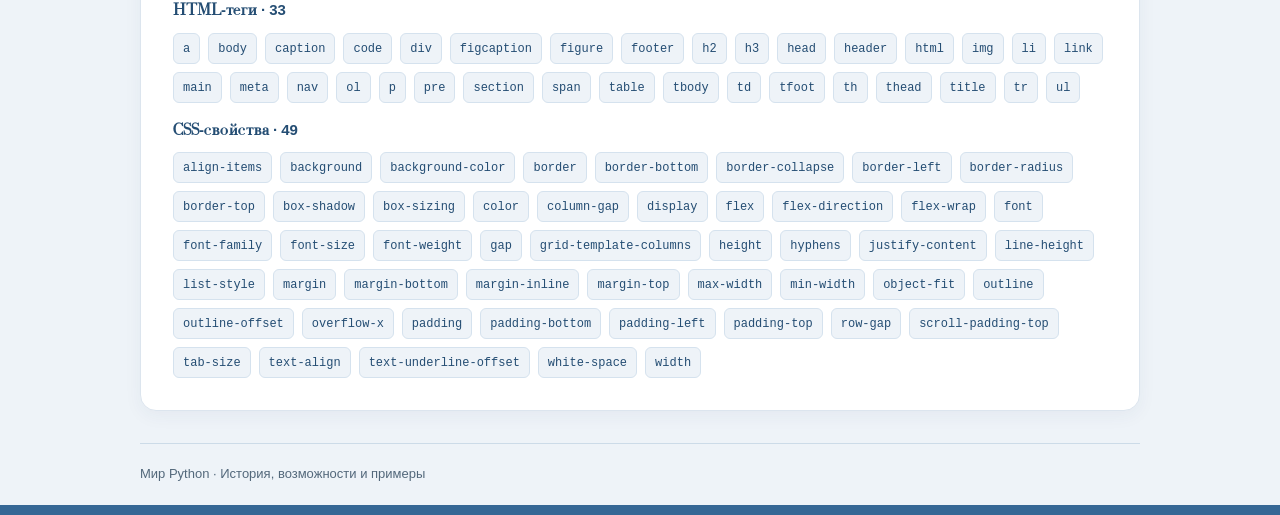
==== commit e979b9f4: "точно все" ====
--- a/labss/laba 1/index.html
+++ b/labss/laba 1/index.html
@@ -331,7 +331,7 @@
           <li><code>ul</code></li>
         </ul>
         <h3>CSS-свойства · 49</h3>
-        <p>Свойства из style.css, без повторов и без учёта normalize.css.</p>
+
         <ul class="technology-list">
           <li><code>align-items</code></li>
           <li><code>background</code></li>
